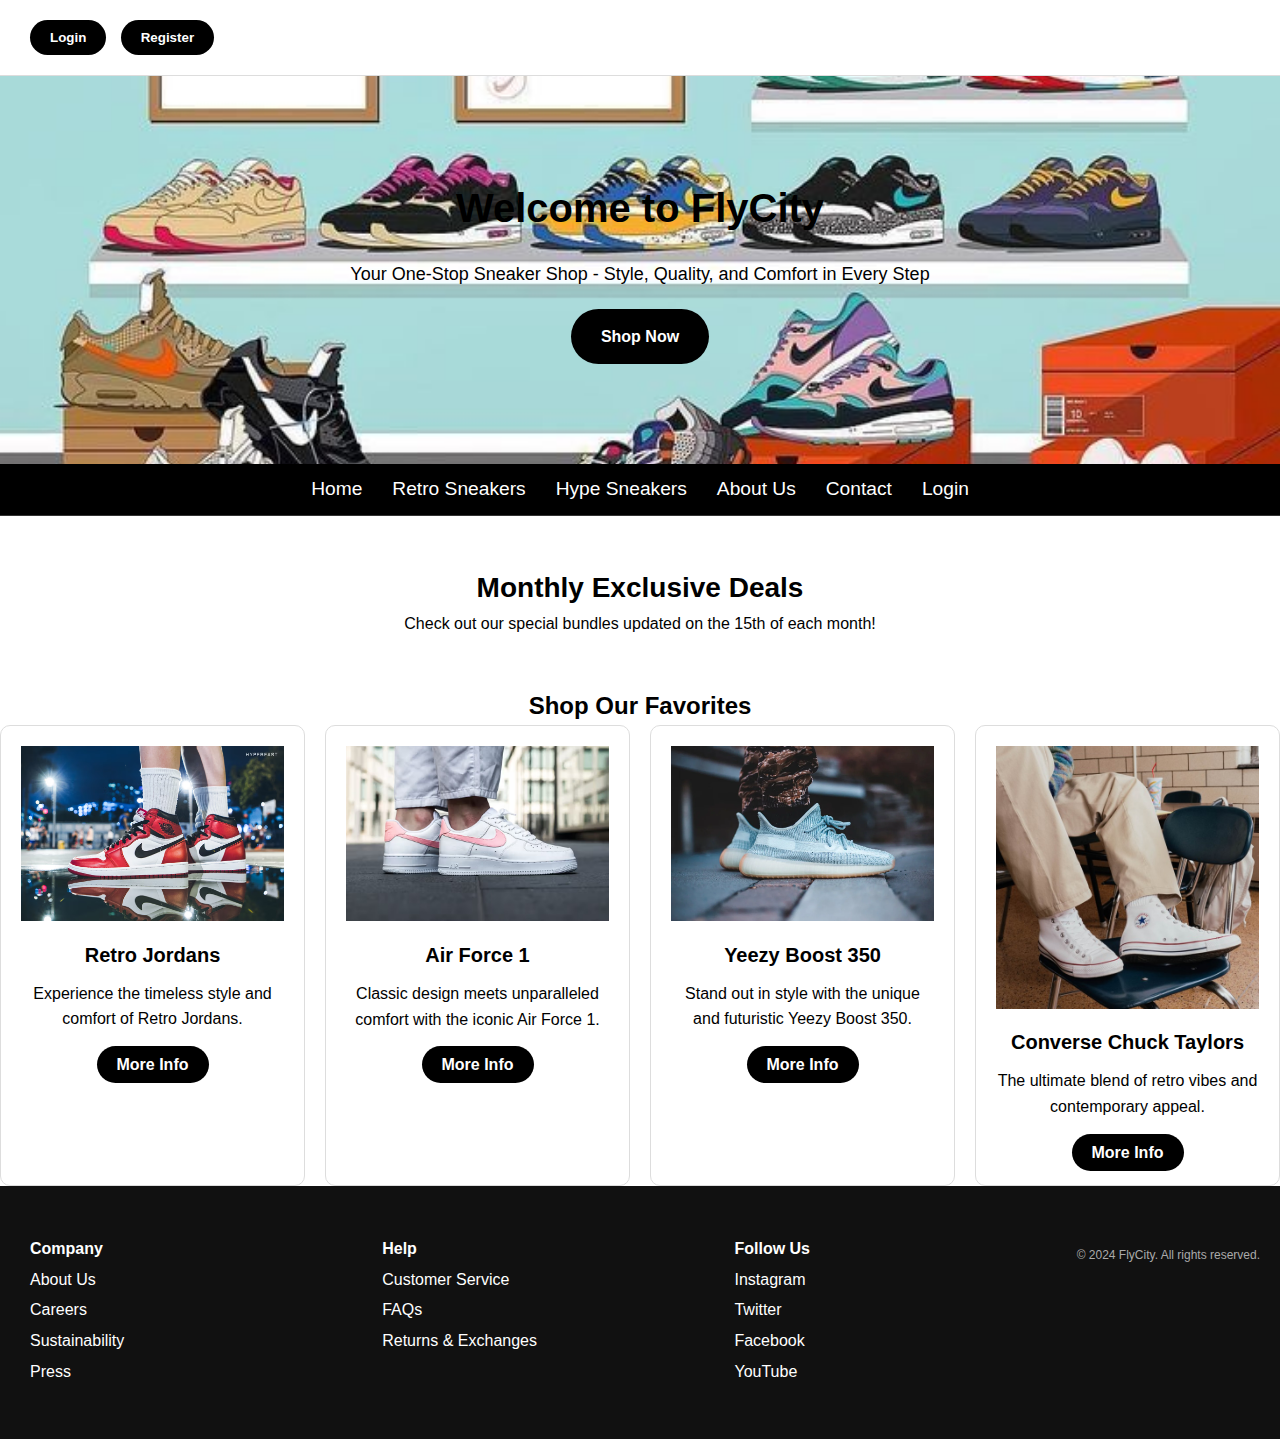
==== index.html @ 6ae9e0c9 "kkkkk" ====
<!DOCTYPE html>
<html lang="en">
<head>
  <meta charset="UTF-8">
  <meta name="viewport" content="width=device-width, initial-scale=1.0">
  <title>FlyCity</title>
  <link rel="stylesheet" href="css/home.css">
</head>
<body>
  <!-- Header Section -->
  <header class="header">
    <div class="button-container">
      <button class="login-button" id="loginButton">Login</button>
      <button class="signup-button" id="signup-button">Register</button>
    </div>
  </header>
  
  <!-- Hero Section -->
  <section class="hero">
    <div class="hero-content">
      <h1>Welcome to FlyCity</h1>
      <p>Your One-Stop Sneaker Shop - Style, Quality, and Comfort in Every Step</p>
      <a href="#" class="cta-button">Shop Now</a>
    </div>
  </section>
  <nav class="nav">
    <ul>
      <li><a href="../index.html">Home</a></li>
      <li><a href="../webpages/retroSneakers.html">Retro Sneakers</a></li>
      <li><a href="#">Hype Sneakers</a></li>
      <li><a href="#">About Us</a></li>
      <li><a href="#">Contact</a></li>
      <li><a href="../webpages/login.html">Login</a></li>
    </ul>
  </nav>

  <!-- Monthly Sale Section -->
  <section class="monthly-sale">
    <h2>Monthly Exclusive Deals</h2>
    <p>Check out our special bundles updated on the 15th of each month!</p>
  </section>

  <!-- Featured Products Section -->
  <section class="featured-products">
    <h2>Shop Our Favorites</h2>
    <div class="product-grid">
      <!-- Product Box 1 -->
      <div class="product-item">
        <img src="images/retro.avif" alt="Retro Jordans">
        <h3>Retro Jordans</h3>
        <p>Experience the timeless style and comfort of Retro Jordans.</p>
        <a href="#" class="buy-button">More Info</a>
      </div>

      <!-- Product Box 2 -->
      <div class="product-item">
        <img src="images/airforce.avif" alt="Air Force 1">
        <h3>Air Force 1</h3>
        <p>Classic design meets unparalleled comfort with the iconic Air Force 1.</p>
        <a href="#" class="buy-button">More Info</a>
      </div>

      <!-- Product Box 3 -->
      <div class="product-item">
        <img src="images/yeezy.webp" alt="Yeezy Boost 350">
        <h3>Yeezy Boost 350</h3>
        <p>Stand out in style with the unique and futuristic Yeezy Boost 350.</p>
        <a href="#" class="buy-button">More Info</a>
      </div>

      <!-- Product Box 4 -->
      <div class="product-item">
        <img src="images/converse.jpg" alt="Converse Chuck Taylors">
        <h3>Converse Chuck Taylors</h3>
        <p>The ultimate blend of retro vibes and contemporary appeal.</p>
        <a href="#" class="buy-button">More Info</a>
      </div>
    </div>
  </section>

  <!-- Footer Section -->
  <footer>
    <div class="footer-section footer-links">
      <h4>Company</h4>
      <a href="#">About Us</a>
      <a href="#">Careers</a>
      <a href="#">Sustainability</a>
      <a href="#">Press</a>
    </div>
    <div class="footer-section footer-links">
      <h4>Help</h4>
      <a href="#">Customer Service</a>
      <a href="#">FAQs</a>
      <a href="#">Returns & Exchanges</a>
    </div>
    <div class="footer-section footer-links">
      <h4>Follow Us</h4>
      <a href="#">Instagram</a>
      <a href="#">Twitter</a>
      <a href="#">Facebook</a>
      <a href="#">YouTube</a>
    </div>
    <div class="footer-bottom">
      <p>&copy; 2024 FlyCity. All rights reserved.</p>
    </div>
  </footer>

  <script src="js/index.js"></script>
</body>
</html>
---- css/home.css ----
* {
  margin: 0;
  padding: 0;
  box-sizing: border-box;
}

body {
  font-family: Arial, sans-serif;
  background-color: white;
  color: black;
  line-height: 1.6;
}

.header {
  display: flex;
  justify-content: space-between;
  align-items: center;
  padding: 20px;
  background-color: white;
  border-bottom: 1px solid #ddd;
}

.button-container button {
  background-color: #000;
  color: white;
  padding: 10px 20px;
  border: none;
  border-radius: 25px;
  cursor: pointer;
  font-weight: bold;
  margin-left: 10px;
}

.button-container button:hover {
  background-color: gray;
}

.nav {
  background-color: black;
  text-align: center;
  padding: 10px 0;
  border-bottom: 1px solid #333;
}

.nav ul {
  list-style: none;
  padding: 0;
  margin: 0;
  display: inline-flex;
  gap: 30px;
}

.nav ul li a {
  color: white;
  text-decoration: none;
  font-size: 1.2em;
  font-family: Arial, sans-serif;
  transition: color 0.3s ease;
}

.nav ul li a:hover {
  color: gray;
}

.hero {
  background-color: #333;
  color: black;
  text-align: center;
  padding: 100px 20px;
  background-image: url("../images/center.jpg");
  background-size: cover;
  background-position: center;
}

.hero h1 {
  font-size: 40px;
  margin-bottom: 10px;
}

.hero p {
  font-size: 18px;
  margin: 20px 0;
}
h2{
  text-align: center;
}
.cta-button {
  background-color: black;
  color: white;
  padding: 15px 30px;
  text-decoration: none;
  font-weight: bold;
  border-radius: 50px;
  display: inline-block;
  transition: background-color 0.3s;
}

.cta-button:hover {
  background-color: gray;
}

.monthly-sale {
  padding: 50px 20px;
  text-align: center;
}

.monthly-sale h2 {
  font-size: 28px;
}

.monthly-sale p {
  font-size: 16px;
}

/* Products Section */
.products {
  padding: 50px 20px;
  text-align: center;
}

.products h3 {
  font-size: 28px;
  margin-bottom: 20px;
}

.product-grid {
  display: flex;
  flex-wrap: wrap;
  justify-content: space-between;
  gap: 20px;
}

.product-item {
  flex: 1 1 calc(25% - 20px);
  text-align: center;
  border: 1px solid #ddd;
  padding: 20px;
  border-radius: 10px;
  transition: transform 0.3s, box-shadow 0.3s;
}

.product-item:hover {
  transform: scale(1.05);
  box-shadow: 0 4px 10px rgba(0, 0, 0, 0.2);
}

.product-item img {
  max-width: 100%;
  height: auto;
  margin-bottom: 10px;
}

.product-item h3 {
  font-size: 20px;
  margin-bottom: 10px;
}

.product-item p {
  font-size: 16px;
  margin-bottom: 20px;
}

.product-item a {
  background-color: black;
  color: white;
  padding: 10px 20px;
  text-decoration: none;
  font-weight: bold;
  border-radius: 50px;
  transition: background-color 0.3s;
}

.product-item a:hover {
  background-color: gray;
}

/* Footer Section */
footer {
  background-color: #111;
  color: #fff;
  padding: 40px 20px;
  display: flex;
  justify-content: space-between;
  flex-wrap: wrap;
}

.footer-section {
  flex: 1;
  margin: 10px;
}

.footer-logo img {
  max-width: 100px;
}

.footer-links a {
  display: block;
  color: #fff;
  text-decoration: none;
  margin: 5px 0;
  transition: color 0.3s;
}

.footer-links a:hover {
  color: #f7a800;
}

.footer-bottom {
  text-align: center;
  margin-top: 20px;
  font-size: 12px;
  color: #aaa;
}
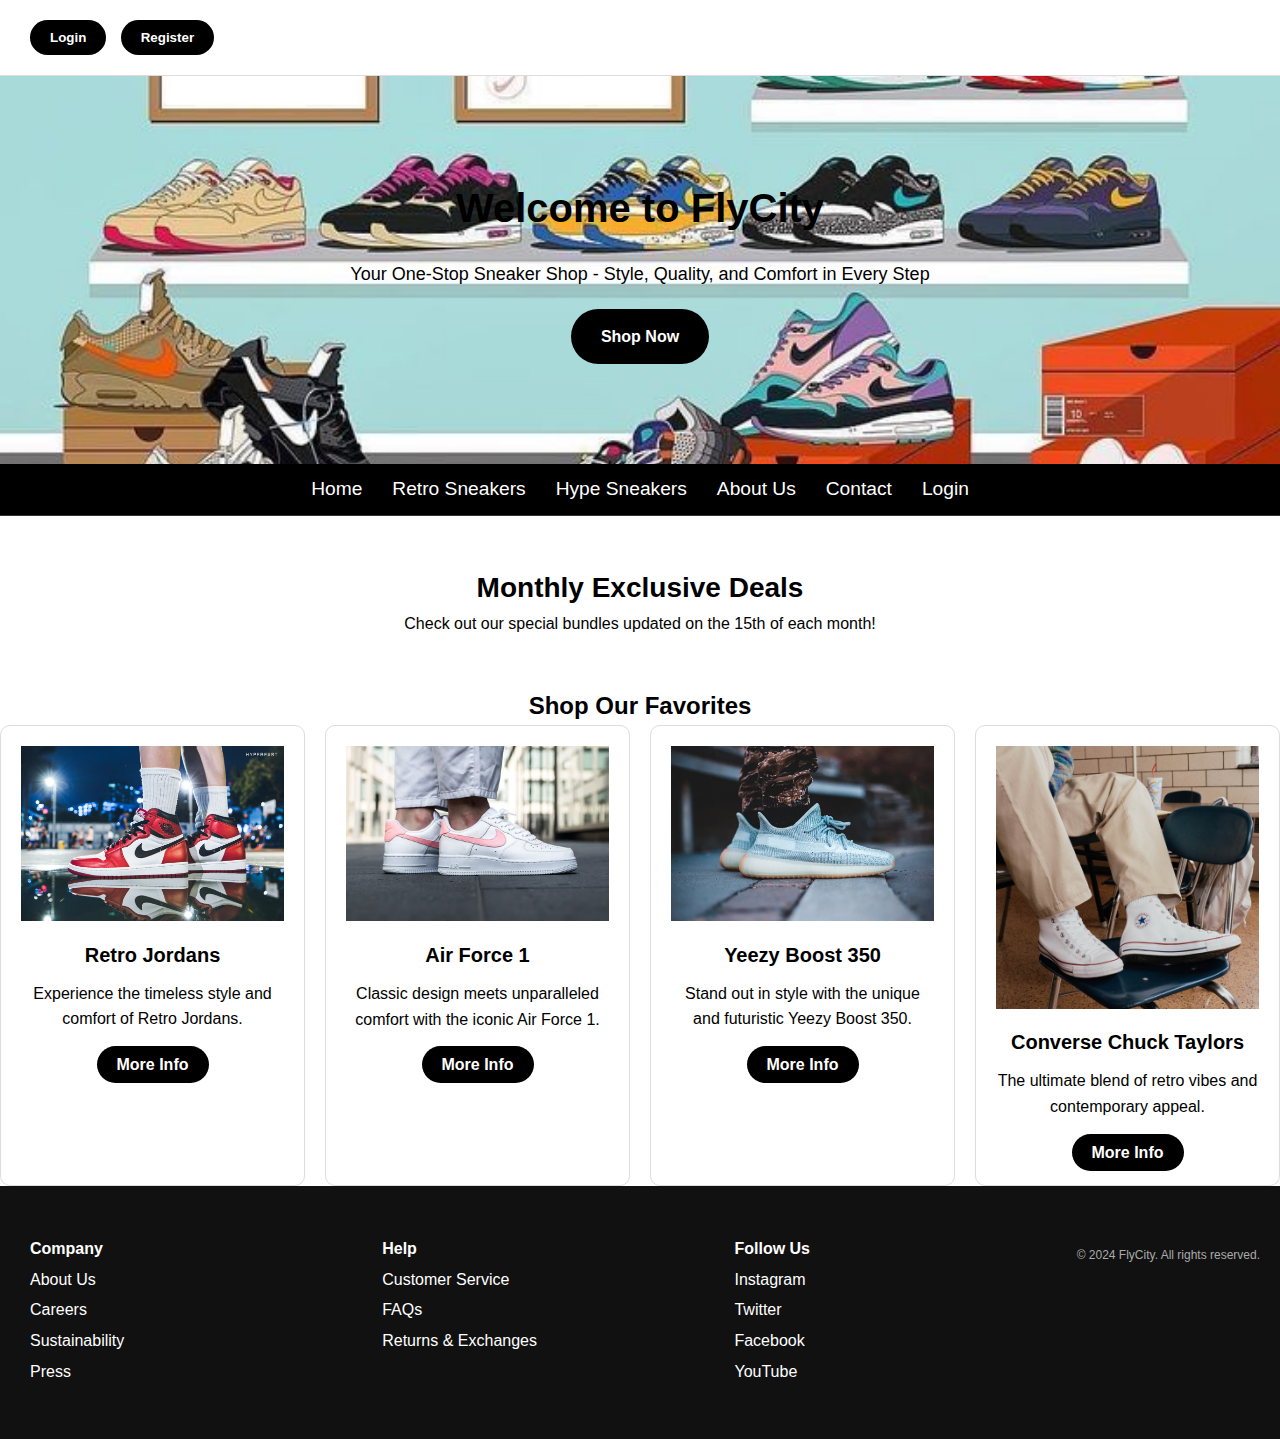
==== commit b0af5ea2: "95%" ====
--- a/index.html
+++ b/index.html
@@ -27,7 +27,7 @@
     <ul>
       <li><a href="../index.html">Home</a></li>
       <li><a href="../webpages/retroSneakers.html">Retro Sneakers</a></li>
-      <li><a href="#">Hype Sneakers</a></li>
+      <li><a href="webpages/hypeSneaker.html">Hype Sneakers</a></li>
       <li><a href="#">About Us</a></li>
       <li><a href="#">Contact</a></li>
       <li><a href="../webpages/login.html">Login</a></li>
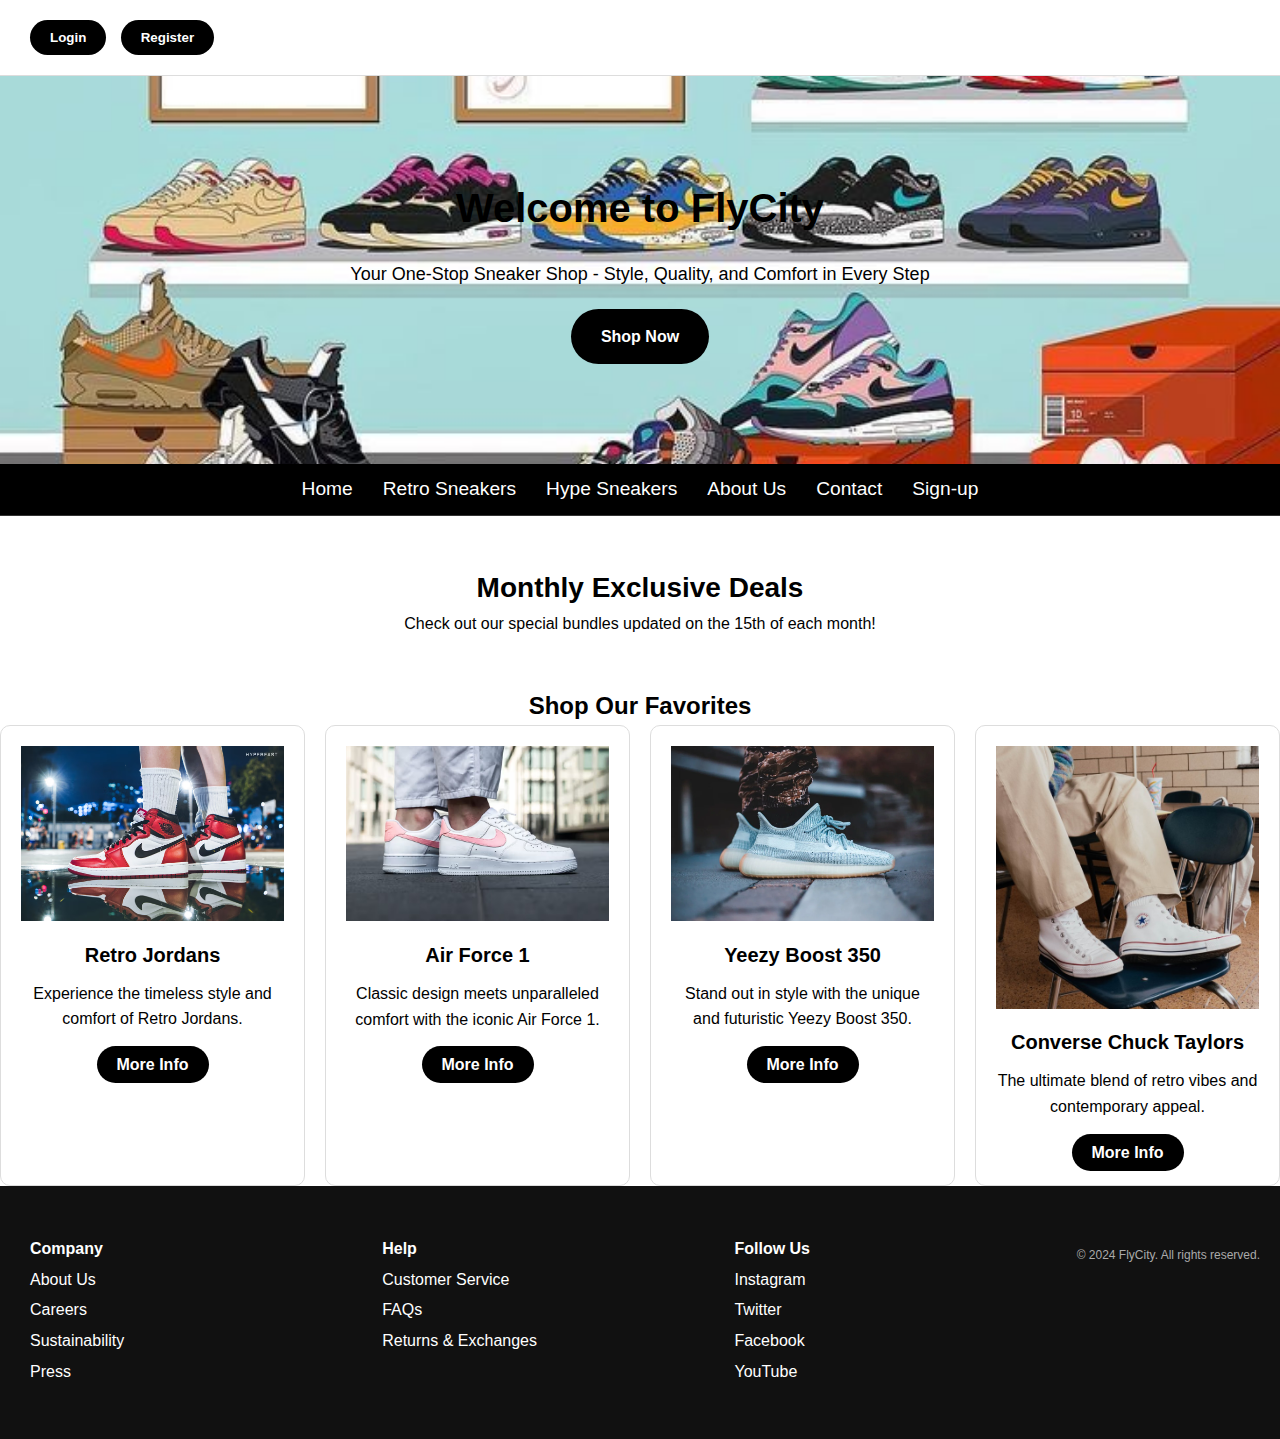
==== commit 49550785: "done everything" ====
--- a/index.html
+++ b/index.html
@@ -30,7 +30,7 @@
       <li><a href="webpages/hypeSneaker.html">Hype Sneakers</a></li>
       <li><a href="#">About Us</a></li>
       <li><a href="#">Contact</a></li>
-      <li><a href="../webpages/login.html">Login</a></li>
+      <li><a href="../webpages/login.html">Sign-up</a></li>
     </ul>
   </nav>
 
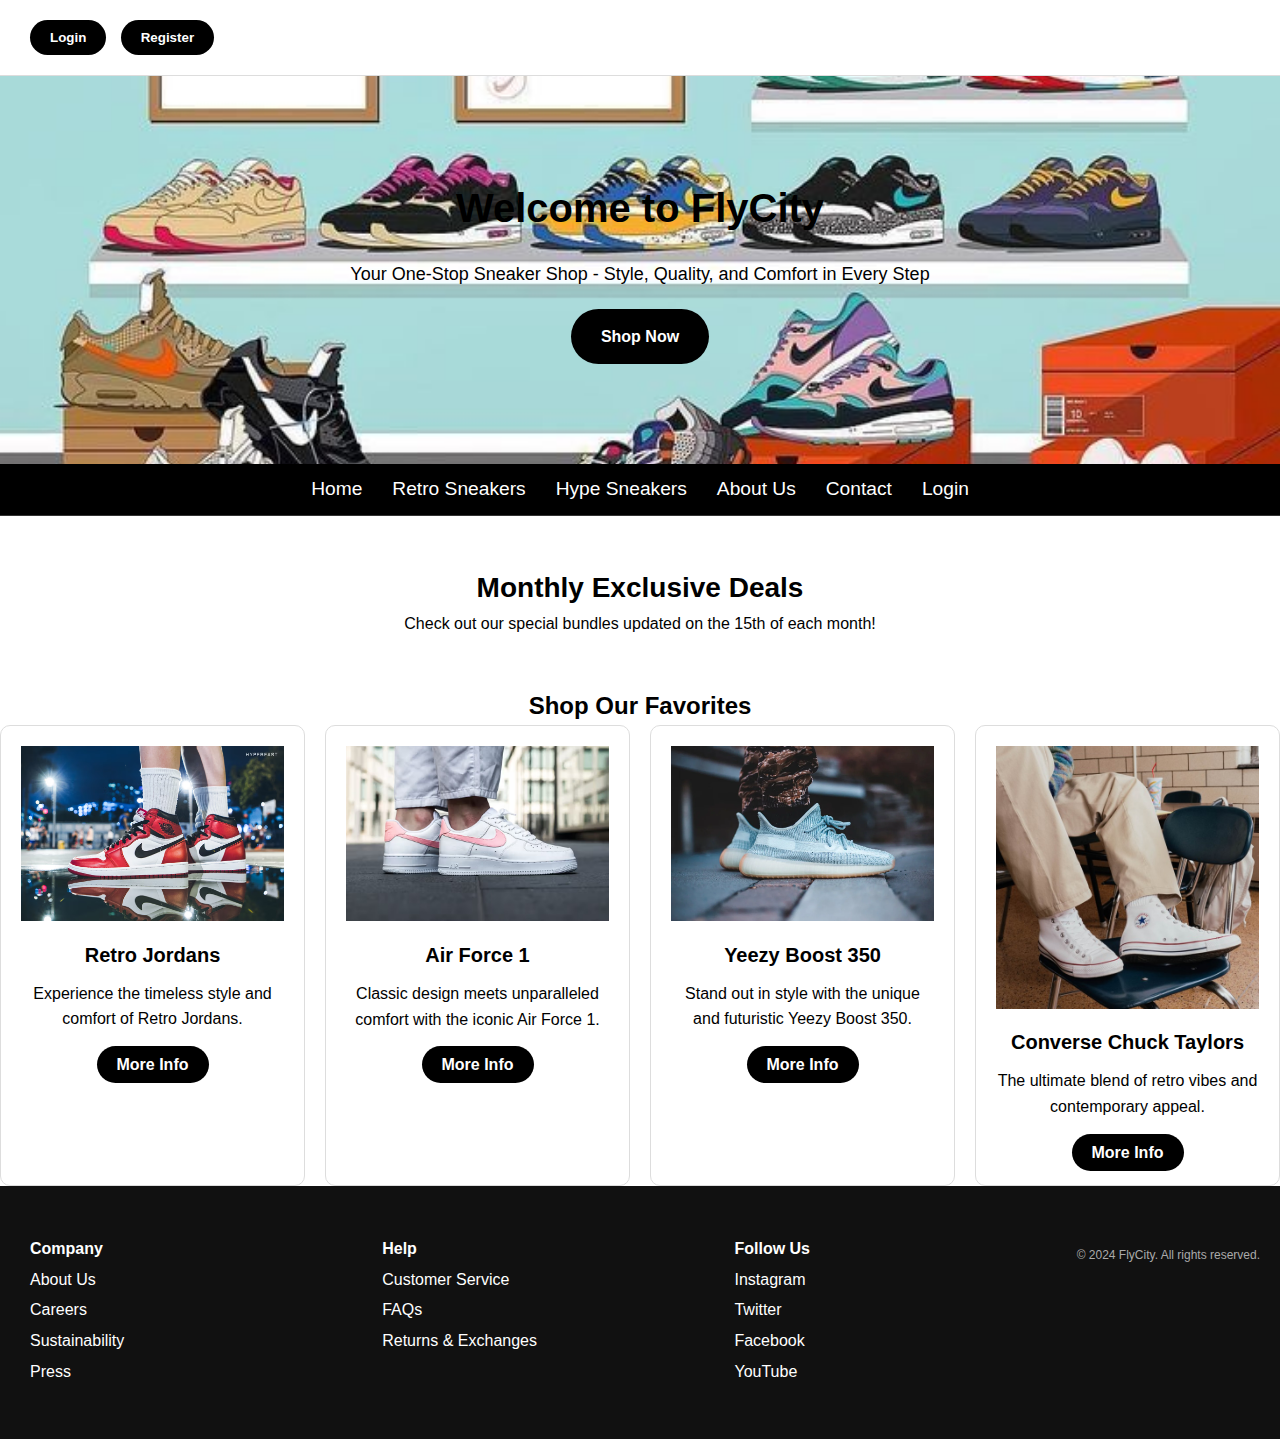
==== commit 1c7bd214: "nnn" ====
--- a/index.html
+++ b/index.html
@@ -7,15 +7,12 @@
   <link rel="stylesheet" href="css/home.css">
 </head>
 <body>
-  <!-- Header Section -->
   <header class="header">
     <div class="button-container">
       <button class="login-button" id="loginButton">Login</button>
       <button class="signup-button" id="signup-button">Register</button>
     </div>
   </header>
-  
-  <!-- Hero Section -->
   <section class="hero">
     <div class="hero-content">
       <h1>Welcome to FlyCity</h1>
@@ -30,45 +27,34 @@
       <li><a href="webpages/hypeSneaker.html">Hype Sneakers</a></li>
       <li><a href="#">About Us</a></li>
       <li><a href="#">Contact</a></li>
-      <li><a href="../webpages/login.html">Sign-up</a></li>
+      <li><a href="../webpages/login.html">Login</a></li>
     </ul>
   </nav>
-
-  <!-- Monthly Sale Section -->
   <section class="monthly-sale">
     <h2>Monthly Exclusive Deals</h2>
     <p>Check out our special bundles updated on the 15th of each month!</p>
   </section>
-
-  <!-- Featured Products Section -->
   <section class="featured-products">
     <h2>Shop Our Favorites</h2>
     <div class="product-grid">
-      <!-- Product Box 1 -->
       <div class="product-item">
         <img src="images/retro.avif" alt="Retro Jordans">
         <h3>Retro Jordans</h3>
         <p>Experience the timeless style and comfort of Retro Jordans.</p>
         <a href="#" class="buy-button">More Info</a>
       </div>
-
-      <!-- Product Box 2 -->
       <div class="product-item">
         <img src="images/airforce.avif" alt="Air Force 1">
         <h3>Air Force 1</h3>
         <p>Classic design meets unparalleled comfort with the iconic Air Force 1.</p>
         <a href="#" class="buy-button">More Info</a>
       </div>
-
-      <!-- Product Box 3 -->
       <div class="product-item">
         <img src="images/yeezy.webp" alt="Yeezy Boost 350">
         <h3>Yeezy Boost 350</h3>
         <p>Stand out in style with the unique and futuristic Yeezy Boost 350.</p>
         <a href="#" class="buy-button">More Info</a>
       </div>
-
-      <!-- Product Box 4 -->
       <div class="product-item">
         <img src="images/converse.jpg" alt="Converse Chuck Taylors">
         <h3>Converse Chuck Taylors</h3>
@@ -77,8 +63,6 @@
       </div>
     </div>
   </section>
-
-  <!-- Footer Section -->
   <footer>
     <div class="footer-section footer-links">
       <h4>Company</h4>
--- a/css/home.css
+++ b/css/home.css
@@ -112,7 +112,6 @@
   font-size: 16px;
 }
 
-/* Products Section */
 .products {
   padding: 50px 20px;
   text-align: center;
@@ -174,7 +173,6 @@
   background-color: gray;
 }
 
-/* Footer Section */
 footer {
   background-color: #111;
   color: #fff;
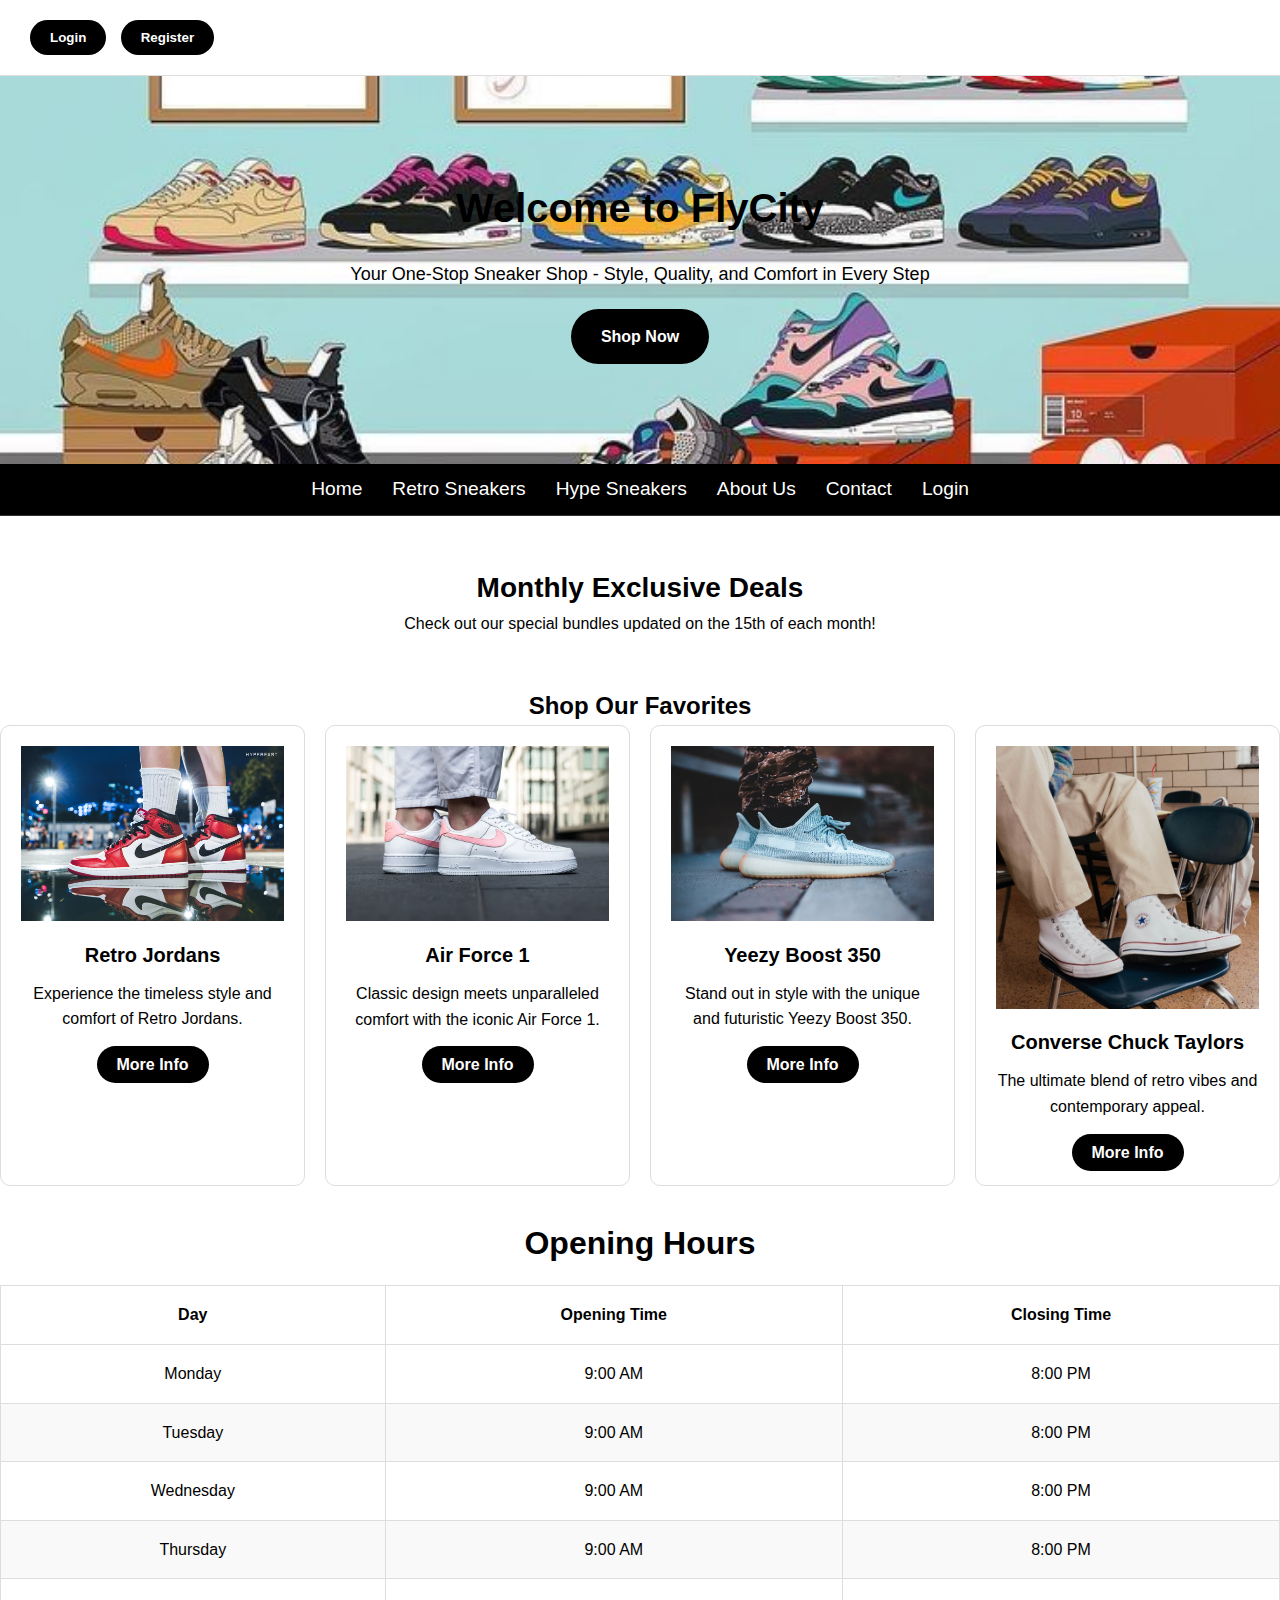
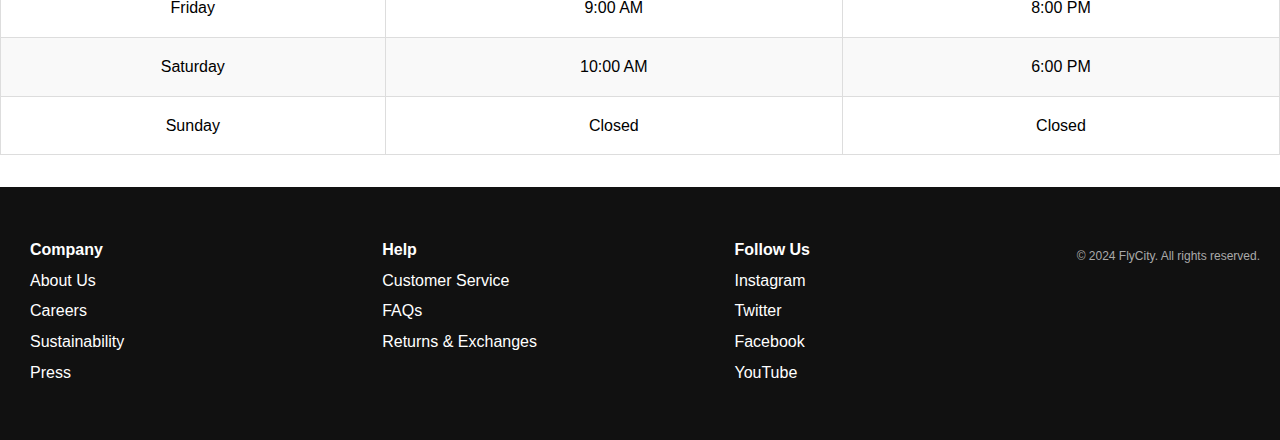
==== commit 59ab9cef: "kkk" ====
--- a/index.html
+++ b/index.html
@@ -63,6 +63,56 @@
       </div>
     </div>
   </section>
+  <section class="opening-hours">
+    <h2>Opening Hours</h2>
+    <table>
+      <thead>
+        <tr>
+          <th>Day</th>
+          <th>Opening Time</th>
+          <th>Closing Time</th>
+        </tr>
+      </thead>
+      <tbody>
+        <tr>
+          <td>Monday</td>
+          <td>9:00 AM</td>
+          <td>8:00 PM</td>
+        </tr>
+        <tr>
+          <td>Tuesday</td>
+          <td>9:00 AM</td>
+          <td>8:00 PM</td>
+        </tr>
+        <tr>
+          <td>Wednesday</td>
+          <td>9:00 AM</td>
+          <td>8:00 PM</td>
+        </tr>
+        <tr>
+          <td>Thursday</td>
+          <td>9:00 AM</td>
+          <td>8:00 PM</td>
+        </tr>
+        <tr>
+          <td>Friday</td>
+          <td>9:00 AM</td>
+          <td>8:00 PM</td>
+        </tr>
+        <tr>
+          <td>Saturday</td>
+          <td>10:00 AM</td>
+          <td>6:00 PM</td>
+        </tr>
+        <tr>
+          <td>Sunday</td>
+          <td>Closed</td>
+          <td>Closed</td>
+        </tr>
+      </tbody>
+    </table>
+  </section>
+  
   <footer>
     <div class="footer-section footer-links">
       <h4>Company</h4>
@@ -88,7 +138,6 @@
       <p>&copy; 2024 FlyCity. All rights reserved.</p>
     </div>
   </footer>
-
   <script src="js/index.js"></script>
 </body>
 </html>
--- a/css/home.css
+++ b/css/home.css
@@ -172,6 +172,40 @@
 .product-item a:hover {
   background-color: gray;
 }
+.opening-hours {
+  margin: 2rem 0;
+  text-align: center;
+}
+
+.opening-hours h2 {
+  font-size: 2rem;
+  margin-bottom: 1rem;
+}
+
+table {
+  width: 100%;
+  border-collapse: collapse;
+  margin: 0 auto;
+}
+
+thead {
+  background-color: #333;
+  color: black;
+}
+
+th, td {
+  padding: 1rem;
+  text-align: center;
+  border: 1px solid #ddd;
+}
+
+tr:nth-child(even) {
+  background-color: #f9f9f9;
+}
+
+tr:nth-child(odd) {
+  background-color: #fff;
+}
 
 footer {
   background-color: #111;
@@ -187,10 +221,6 @@
   margin: 10px;
 }
 
-.footer-logo img {
-  max-width: 100px;
-}
-
 .footer-links a {
   display: block;
   color: #fff;
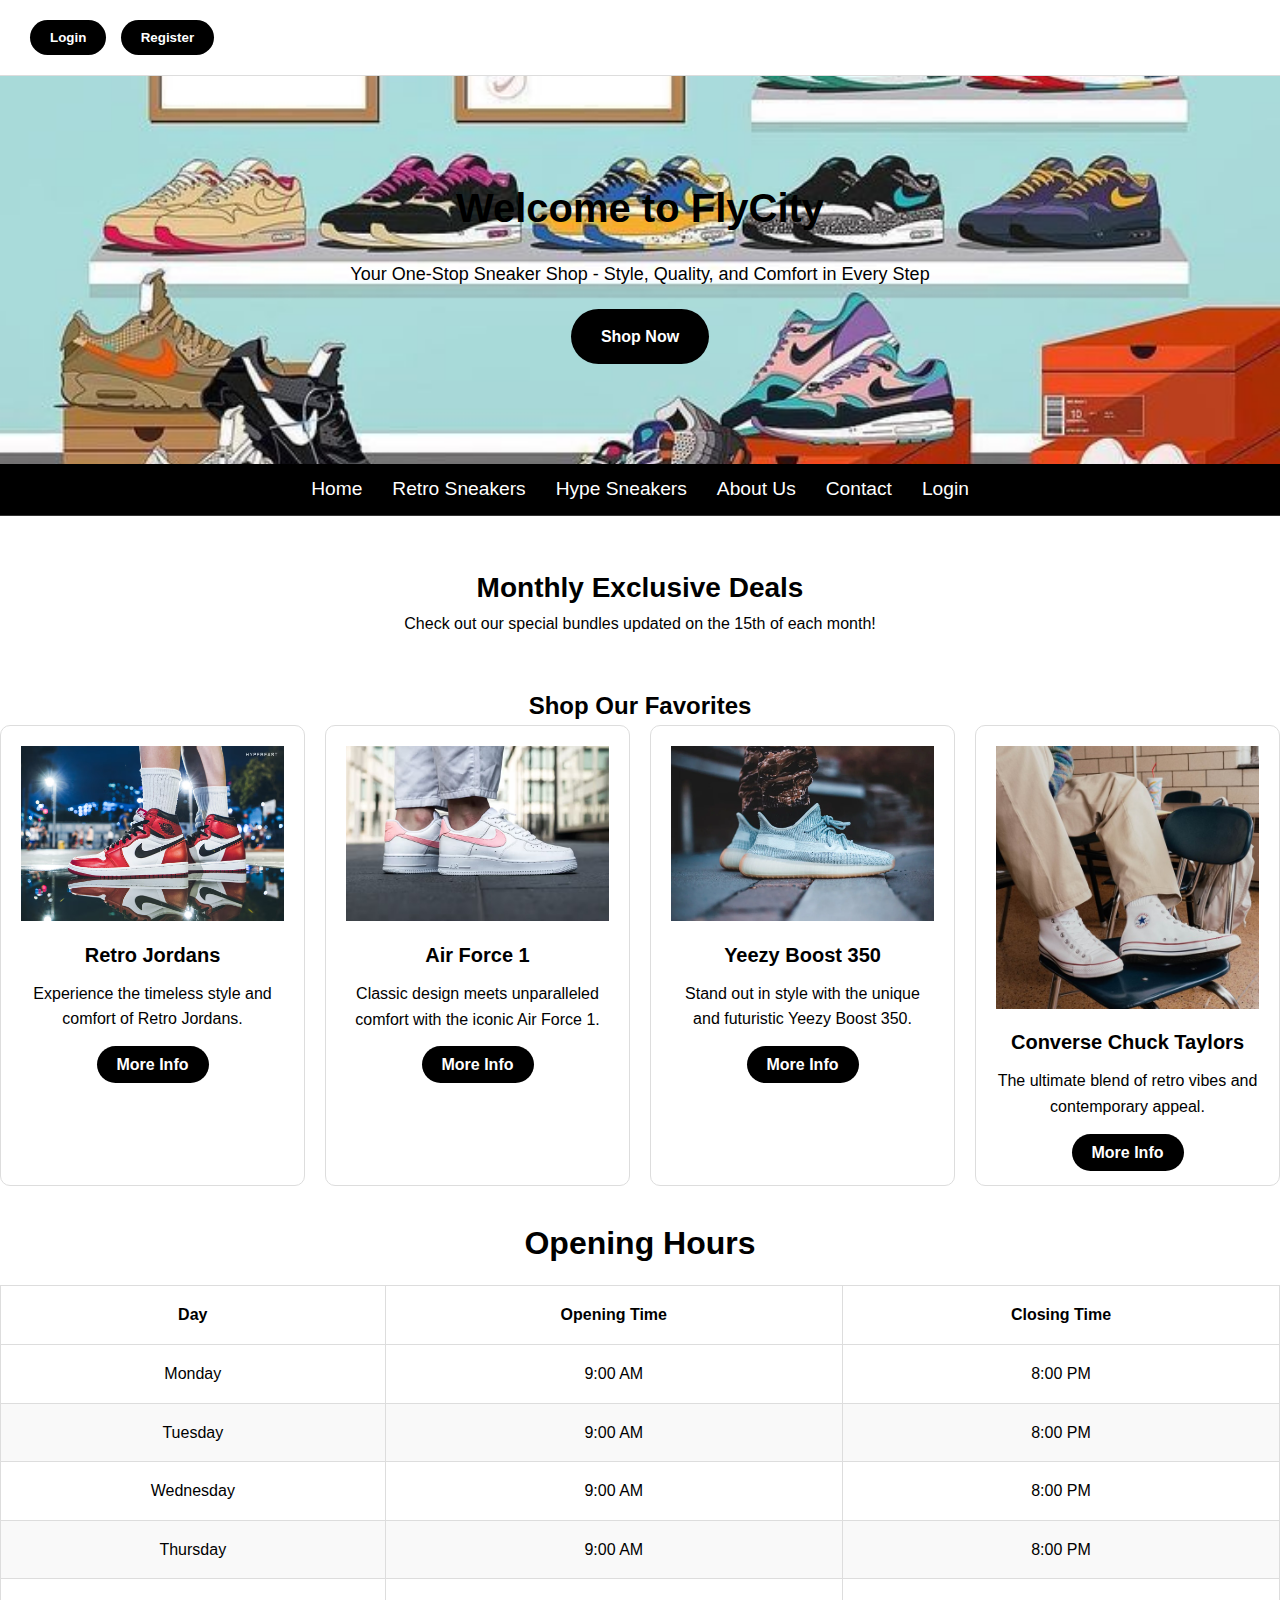
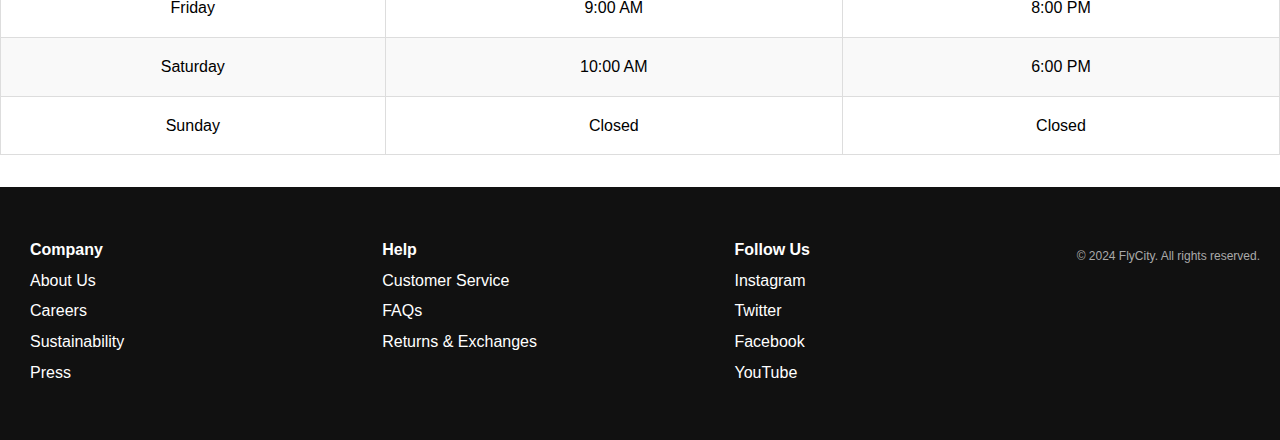
==== commit 5fad4658: "xxxxxxxxx" ====
--- a/index.html
+++ b/index.html
@@ -20,6 +20,7 @@
       <a href="#" class="cta-button">Shop Now</a>
     </div>
   </section>
+  
   <nav class="nav">
     <ul>
       <li><a href="../index.html">Home</a></li>
--- a/css/home.css
+++ b/css/home.css
@@ -239,3 +239,119 @@
   font-size: 12px;
   color: #aaa;
 }
+@media (max-width: 1024px) {
+  .header {
+    flex-direction: column;
+    align-items: flex-start;
+    padding: 10px;
+  }
+
+  .button-container button {
+    padding: 8px 15px;
+    font-size: 0.9em;
+  }
+
+  .nav ul {
+    flex-direction: column;
+    gap: 15px;
+  }
+
+  .hero h1 {
+    font-size: 30px;
+  }
+
+  .hero p {
+    font-size: 16px;
+  }
+
+  .cta-button {
+    padding: 10px 20px;
+  }
+
+  .product-grid {
+    flex-direction: column;
+    gap: 30px;
+  }
+
+  .product-item {
+    flex: 1 1 100%;
+  }
+
+  table {
+    font-size: 0.9em;
+  }
+}
+
+/* Media query for mobile devices */
+@media (max-width: 768px) {
+  body {
+    font-size: 0.9em;
+  }
+
+  .header {
+    padding: 5px;
+  }
+
+  .button-container button {
+    font-size: 0.8em;
+    padding: 6px 12px;
+  }
+
+  .nav ul {
+    flex-direction: column;
+    gap: 10px;
+    padding: 0;
+  }
+
+  .nav ul li a {
+    font-size: 1em;
+  }
+
+  .hero {
+    padding: 50px 10px;
+    background-size: cover;
+    font-size: 0.8em;
+  }
+
+  .hero h1 {
+    font-size: 24px;
+  }
+
+  .hero p {
+    font-size: 14px;
+  }
+
+  .cta-button {
+    font-size: 0.9em;
+    padding: 8px 16px;
+  }
+
+  .products {
+    padding: 20px 10px;
+  }
+
+  .product-item {
+    padding: 10px;
+  }
+
+  .product-item h3 {
+    font-size: 18px;
+  }
+
+  .opening-hours h2 {
+    font-size: 1.5rem;
+  }
+
+  table {
+    font-size: 0.8em;
+  }
+
+  footer {
+    flex-direction: column;
+    text-align: center;
+  }
+
+  .footer-section {
+    margin-bottom: 20px;
+  }
+}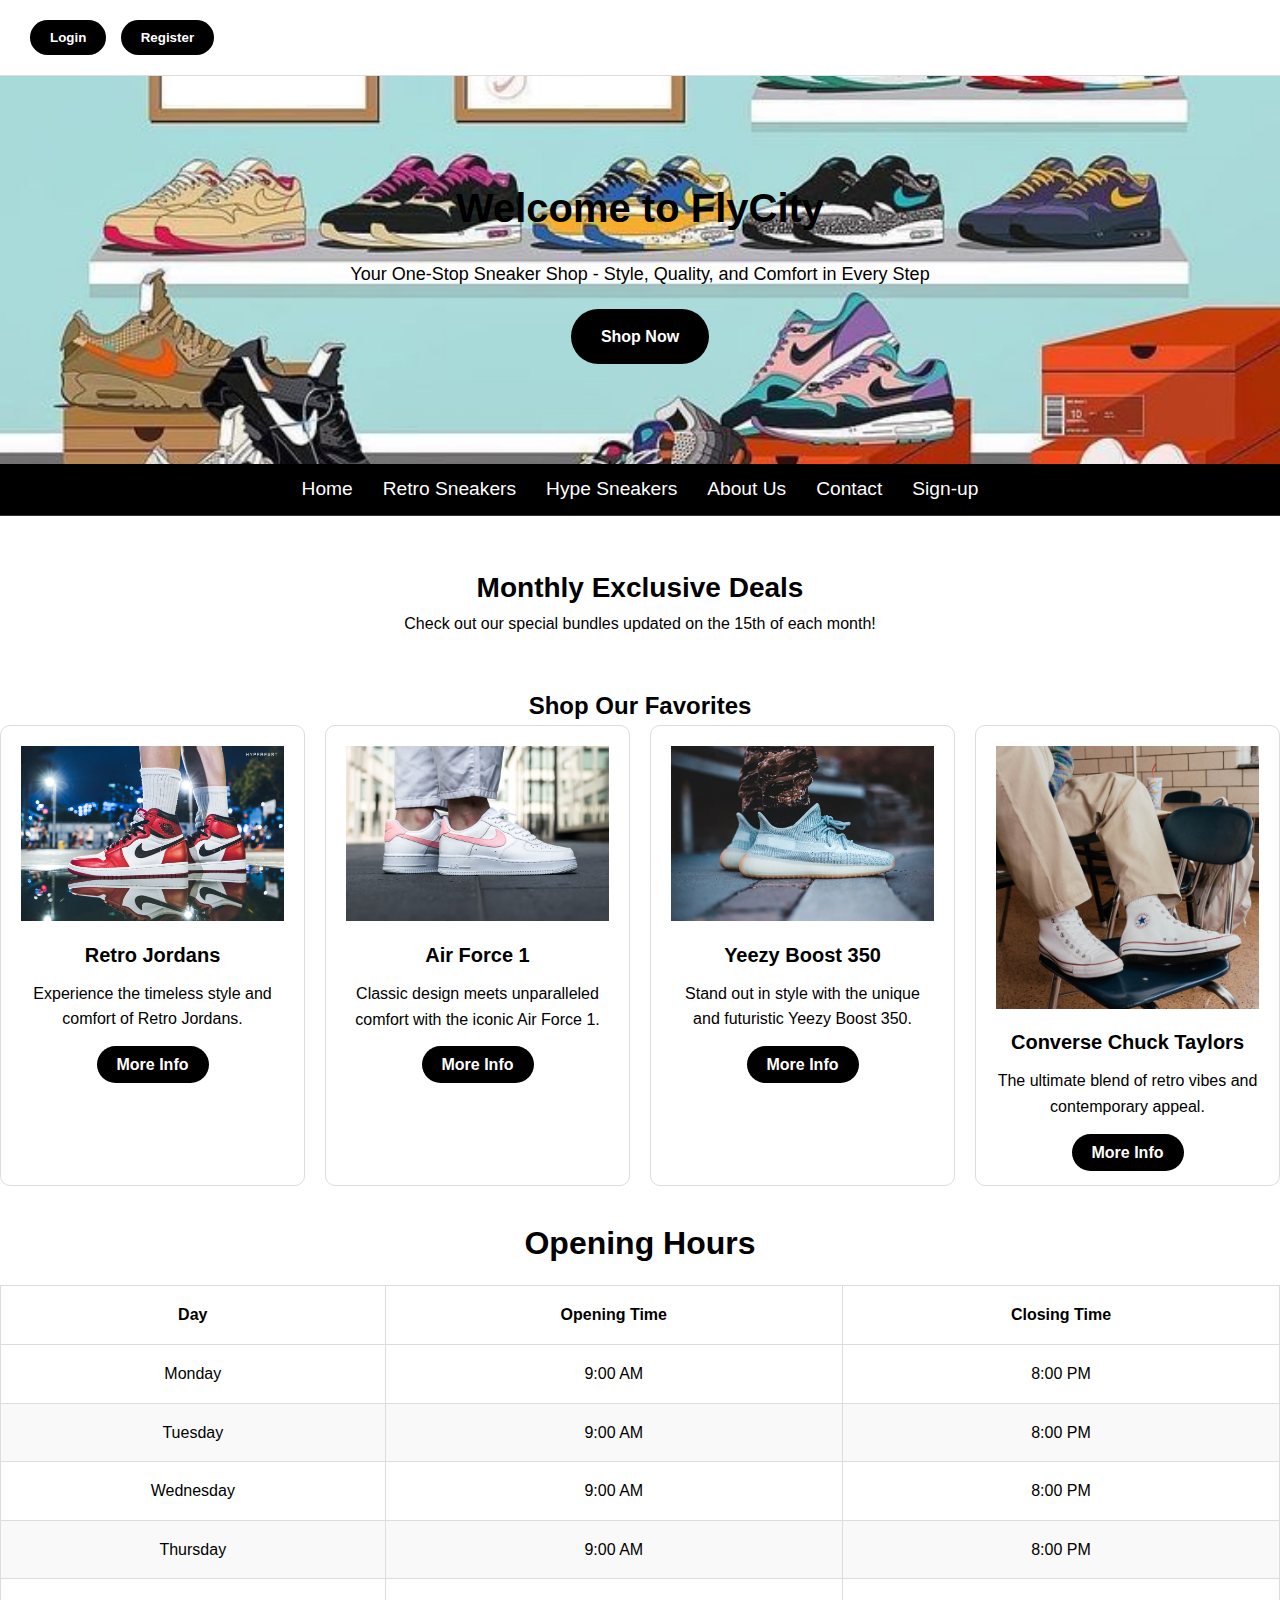
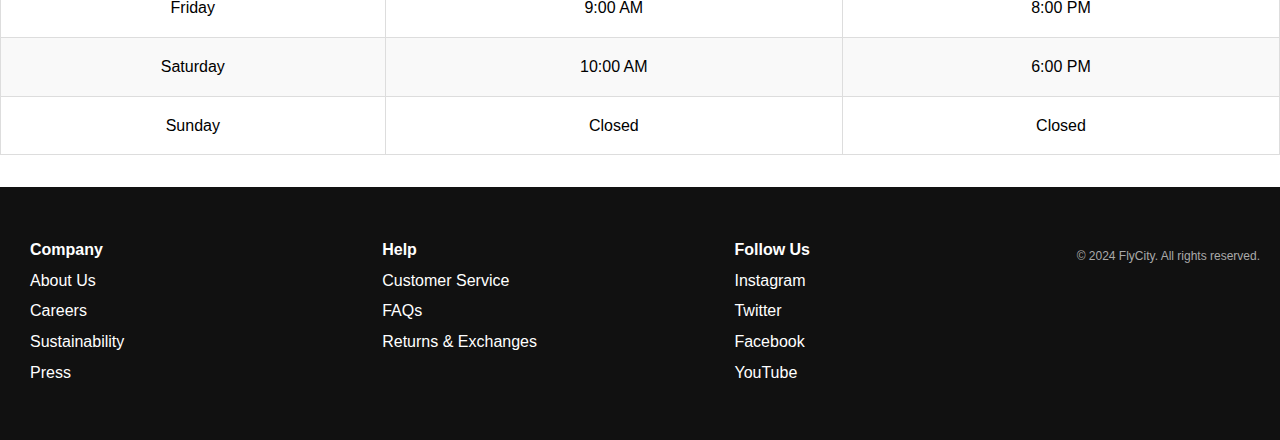
==== commit 570ee842: "Merge pull request #2 from Ab2timess/escape" ====
--- a/index.html
+++ b/index.html
@@ -28,7 +28,7 @@
       <li><a href="webpages/hypeSneaker.html">Hype Sneakers</a></li>
       <li><a href="#">About Us</a></li>
       <li><a href="#">Contact</a></li>
-      <li><a href="../webpages/login.html">Login</a></li>
+      <li><a href="../webpages/login.html">Sign-up</a></li>
     </ul>
   </nav>
   <section class="monthly-sale">
